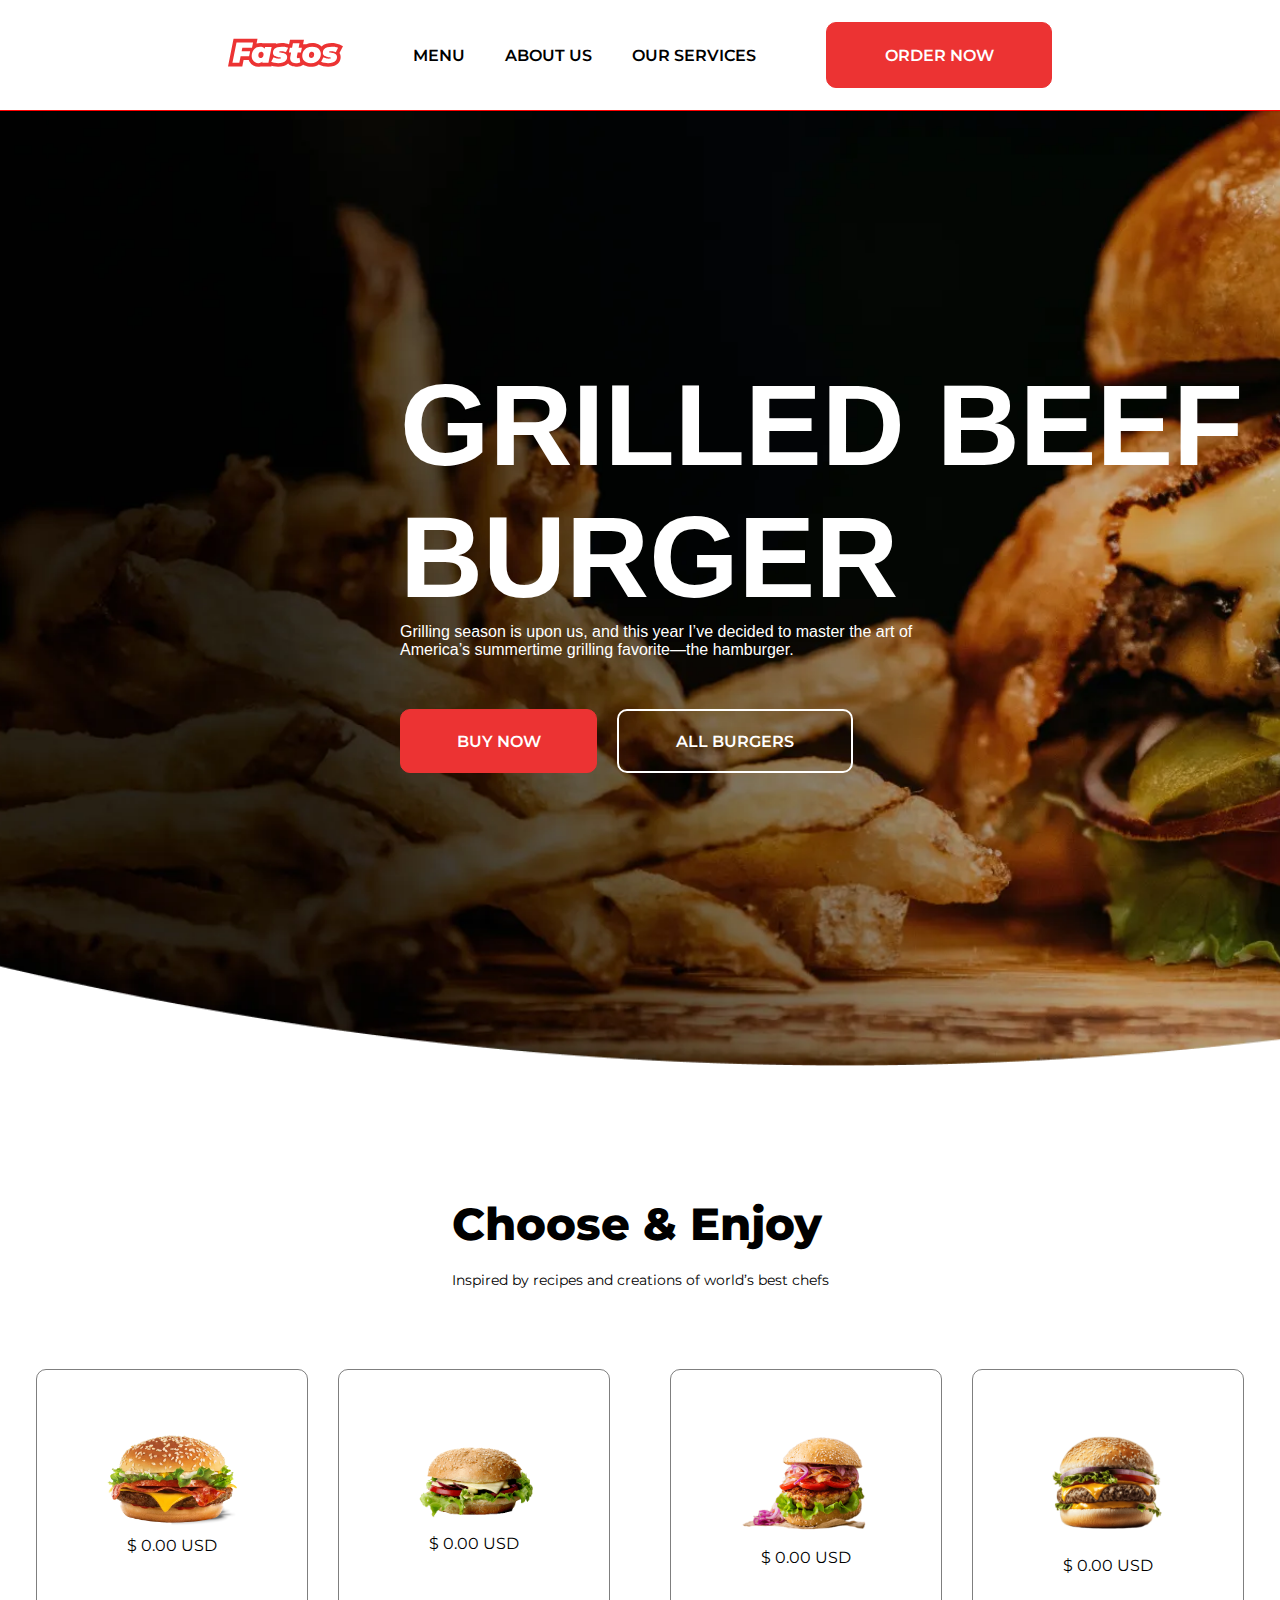
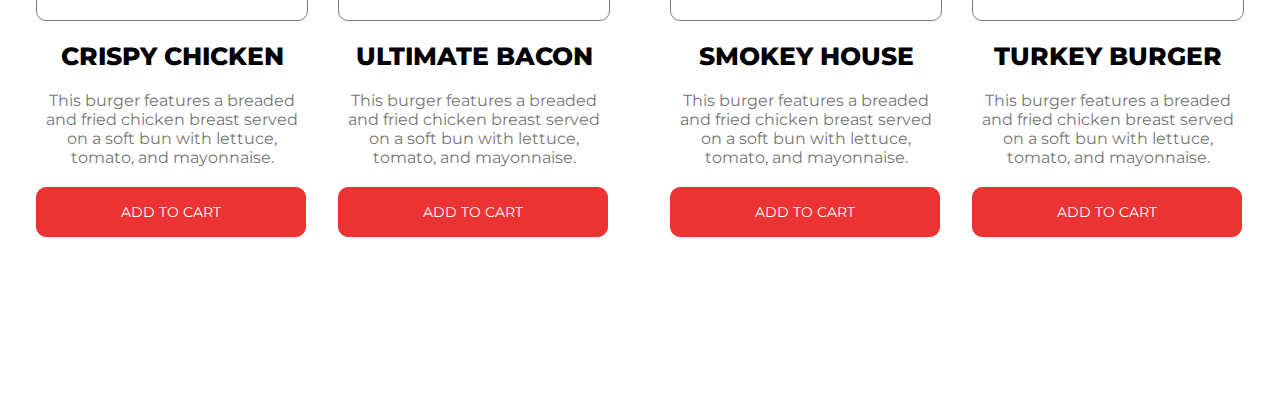
==== index.html @ 36ecff8f "03/06/2023 16h08" ====
<!DOCTYPE html>
<html lang="en">

<head>
    <meta charset="UTF-8">
    <meta name="viewport" content="width=device-width, initial-scale=1.0">
    <title>Fastos</title>
    <link rel="stylesheet" href="style.css">
    <link rel="shortcut icon" href="IMAGE/logo.svg" type="image/x-icon">
    <link rel="preconnect" href="https://fonts.googleapis.com">
    <link rel="preconnect" href="https://fonts.gstatic.com" crossorigin>
    <link
        href="https://fonts.googleapis.com/css2?family=Belleza&family=Montserrat:ital,wght@0,100..900;1,100..900&display=swap"
        rel="stylesheet">
</head>

<body>

    <section class="page">

        <section class="menu">

            <div class="logo">
                <img src="IMAGE/logo.svg" alt="">
            </div>

            <div class="links">
                <ul>
                    <li><a href="#">MENU</a></li>
                    <li><a href="#">ABOUT US</a></li>
                    <li><a href="#">OUR SERVICES</a></li>
                </ul>
            </div>

            <div class="btnORder">
                <button><a href="#">ORDER NOW</a></button>
            </div>

        </section>


        <section class="grillFree">
            <div class="text">
                <h1>GRILLED BEEF <br> BURGER</h1>

                <P>Grilling season is upon us, and this year I’ve decided to master the art of <br> America’s summertime
                    grilling favorite—the hamburger.</P>
            </div>

            <div class="allBtns">
                <div class="btnBuy"><button><a href="#">BUY NOW</a></button></div>
                <div class="btnAllBurguers"><button><a href="#">ALL BURGERS</a></button></div>
            </div>

        </section>

        <section class="ChosseEnjoy">

            <div class="textEnjoy">
                <span>Choose & Enjoy</span>
                <p>Inspired by recipes and creations of world’s best chefs
                </p>
            </div>

            <div class="allHamburguers">

                <div class="burguesType">

                    <div class="imgBurguer">
                        <img src="IMAGE/pics1.webp" alt="">
                        <span>$ 0.00 USD</span>

                    </div>

                    <div class="description">

                        <h1>CRISPY CHICKEN</h1>

                        <p>This burger features a breaded <br> and fried chicken breast served <br> on a soft bun with
                            lettuce, <br> tomato, and mayonnaise.</p>

                    </div>

                    <div class="btnShop">
                        <button><a href="#">ADD TO CART</a></button>
                    </div>

                </div>


                <div class="burguesType" style="margin: 0px 30px;" >

                    <div class="imgBurguer">
                        <img src="IMAGE/pics2.png" alt="">
                        <span>$ 0.00 USD</span>

                    </div>

                    <div class="description" sty >

                        <h1>ULTIMATE BACON</h1>

                        <p>This burger features a breaded <br> and fried chicken breast served <br> on a soft bun with
                            lettuce, <br> tomato, and mayonnaise.</p>

                    </div>

                    <div class="btnShop">
                        <button><a href="#">ADD TO CART</a></button>
                    </div>

                </div>


                <div class="burguesType" style="margin: 0px 30px;" >

                    <div class="imgBurguer">
                        <img src="IMAGE/pics3.png" alt="">
                        <span>$ 0.00 USD</span>

                    </div>

                    <div class="description">

                        <h1>SMOKEY HOUSE</h1>

                        <p>This burger features a breaded <br> and fried chicken breast served <br> on a soft bun with
                            lettuce, <br> tomato, and mayonnaise.</p>

                    </div>

                    <div class="btnShop">
                        <button><a href="#">ADD TO CART</a></button>
                    </div>

                </div>


                <div class="burguesType">

                    <div class="imgBurguer">
                        <img src="IMAGE/pics4.png" alt="">
                        <span>$ 0.00 USD</span>

                    </div>

                    <div class="description">

                        <h1>TURKEY BURGER</h1>

                        <p>This burger features a breaded <br> and fried chicken breast served <br> on a soft bun with
                            lettuce, <br> tomato, and mayonnaise.</p>

                    </div>

                    <div class="btnShop">
                        <button><a href="#">ADD TO CART</a></button>
                    </div>

                </div>

            </div>

        </section>

    </section>


</body>

</html>
---- style.css ----
* {
    margin: 0;
    padding: 0;
    font-family: "Montserrat", sans-serif;
}

.menu {
    width: 100%;
    height: 110px;
    background-color: white;
    border-bottom: 1px solid red;
    position: fixed;
    display: flex;
    align-items: center;
    justify-content: center;
}

.logo {
    margin-right: 50px;
}

.logo img {
    width: 115px;
}

.links ul,
li {
    display: flex;
}

.links li {
    padding: 20px;
}

.links a {
    font-size: 16px;
    color: black;
    font-family: "Montserrat", sans-serif;
    text-decoration: none;
    font-weight: 600;
    transition: 0.5s;
}

.links a:hover {
    color: #ec3333;
}

.btnORder {
    margin-left: 50px;
}

.btnORder button {
    width: 226px;
    height: 66px;
    background-color: #ec3333;
    border: 1px solid #ec3333;
    border-radius: 10px;
    transition: 0.8s;
}

.btnORder button:hover {
    background-color: black;
    border: 1px solid black;
}

.btnORder a {
    font-size: 16px;
    color: white;
    font-family: "Montserrat", sans-serif;
    text-decoration: none;
    font-weight: 600;
}

.grillFree {
    background-image: url('IMAGE/banner.webp');
    background-size: cover;
    width: 100%;
    height: 1000px;
    padding-top: 66px;
    background-repeat: no-repeat;
    background-position: center;
    display: flex;
    flex-direction: column;
    justify-content: center;
    align-items: flex-start;
    padding-left: 400px;


}

.text h1 {
    font-size: 115px;
    color: white;
    font-family: 'Monstserrrat', sans-serif;
    font-weight: 900;
}

.text p {
    font-size: 16px;
    color: white;
    font-family: 'Monstserrrat', sans-serif;
}

.allBtns {
    width: 990px;
    display: flex;
    align-items: center;
    justify-content: flex-start;
    margin-top: 50px;
}

.btnBuy {
    margin-right: 20px;
}

.btnBuy button {
    width: 197px;
    height: 64px;
    background-color: #ec3333;
    border: 1px solid #ec3333;
    border-radius: 10px;
    transition: 0.8s;
}

.btnBuy button:hover {
    background-color: black;
    border: 1px solid black;
}

.btnBuy a {
    font-size: 16px;
    font-weight: 600;
    color: white;
    text-decoration: none;
}

.btnAllBurguers button {
    width: 236px;
    height: 64px;
    border: 2px solid white;
    border-radius: 10px;
    background-color: rgb(255, 0, 0, 0.0);
    transition: 0.8s;
}

.btnAllBurguers button:hover {
    background-color: #ec3333;
    border: 1px solid #ec3333;
}

.btnAllBurguers a {
    font-size: 16px;
    font-weight: 600;
    color: white;
    text-decoration: none;
}

.ChosseEnjoy {
    width: 100%;
    height: 800px;
    padding-top: 130px;
    display: flex;
    align-items: center;

    flex-direction: column;
}


.textEnjoy span {
    font-size: 45px;
    color: black;
    font-weight: 800;

}

.textEnjoy p {
    font-size: 14px;
    color: black;
    margin-top: 20px;
}

.burguesType {
    padding-top: 60px;
    transition: 0.9s;

}

.imgBurguer {
    display: flex;
    align-items: center;
    justify-content: center;
    flex-direction: column;
    width: 270px;
    height: 250px;
    border:  1px solid rgb(0, 0, 0, 0.5);
    border-radius: 10px;
    margin-top: 20px;
    margin-bottom: 20px;
}

.imgBurguer img {
    width: 130px;
margin-bottom: 10px;
}

.description h1 {
    font-size: 25px;
    color: black;
    font-weight: 800;
    margin-bottom: 20px;
}

.description p {
    font-size: 16px;
    color: #767676;
    text-align: center;
}

.description {
    display: flex;
    align-items: center;
    justify-content: center;
    flex-direction: column;
    margin-bottom: 20px;
}

.btnShop button {
    width: 270px;
    height: 50px;
    background-color: #ec3333;
    border: 1px solid #ec3333;
    border-radius: 10px;
}

.btnShop a {
    font-size: 14px;
    color: white;
    text-decoration: none;

}

.allHamburguers {
    display: flex;
}
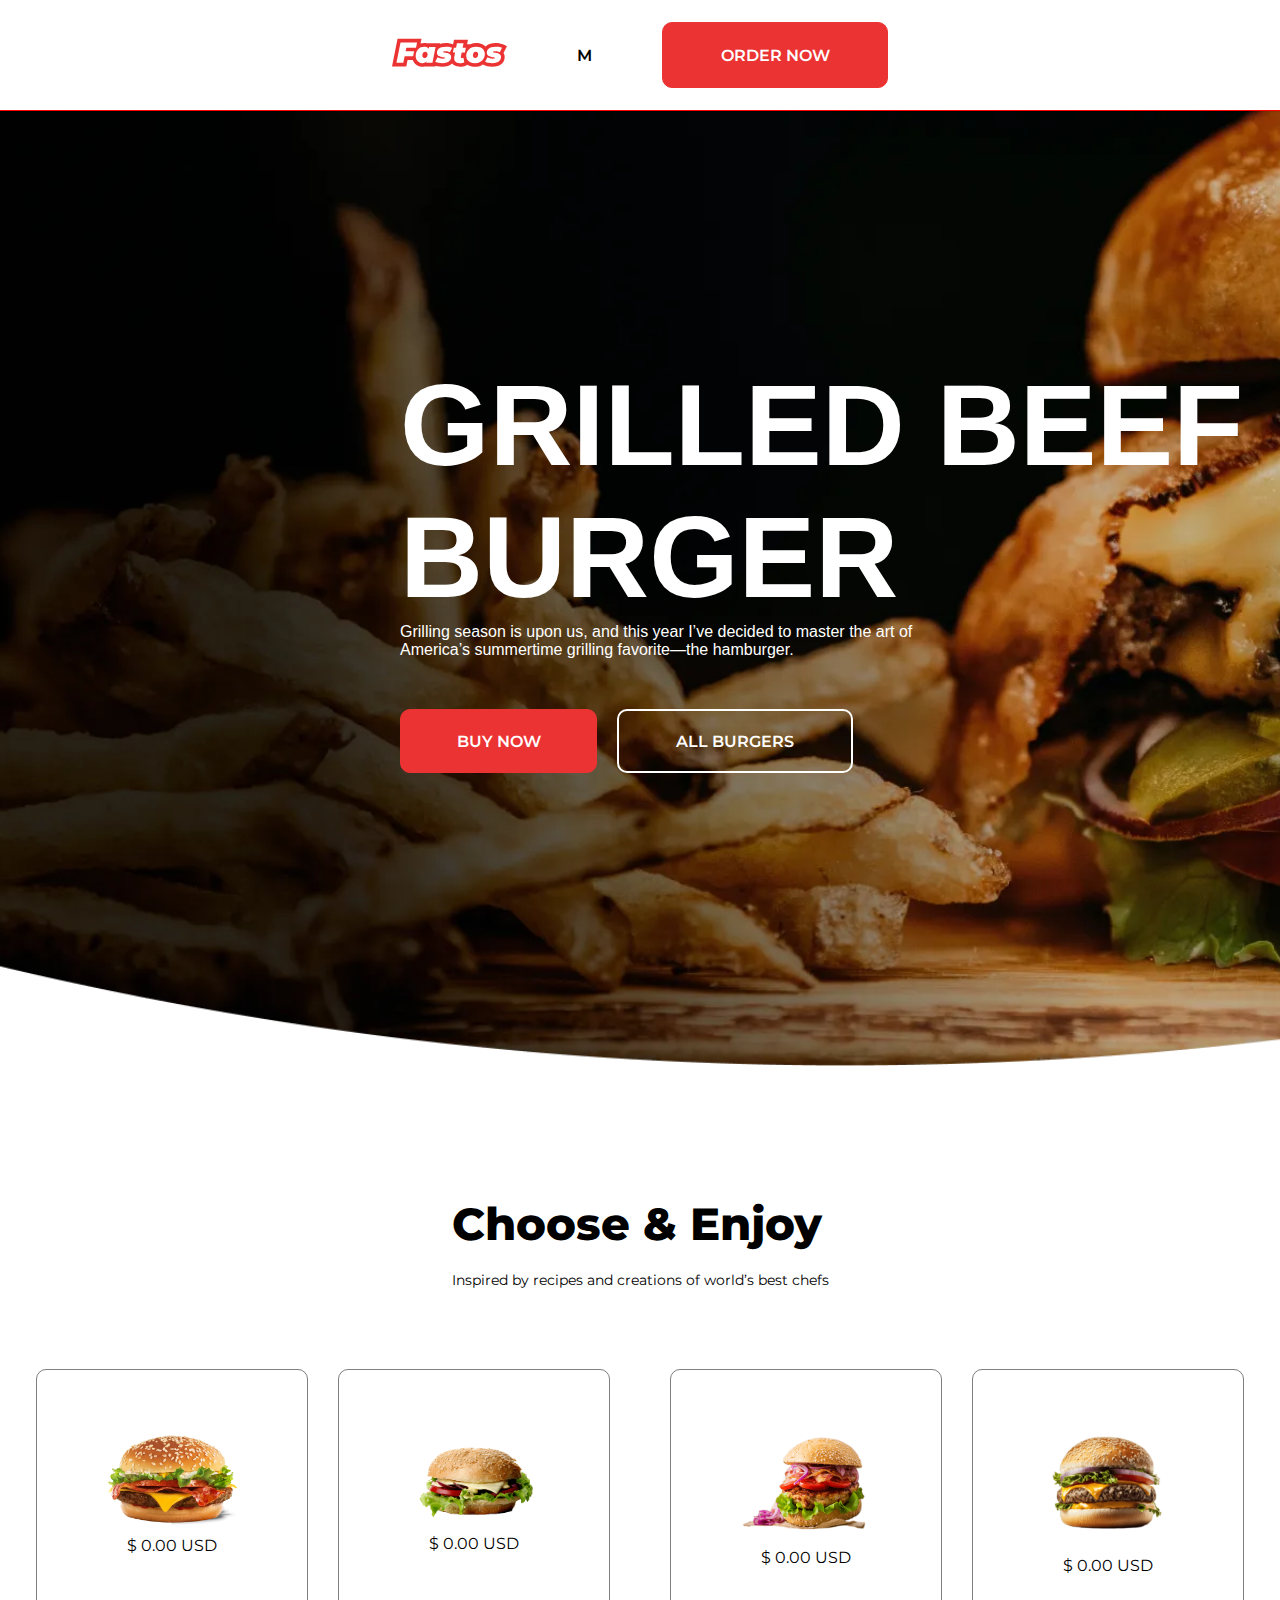
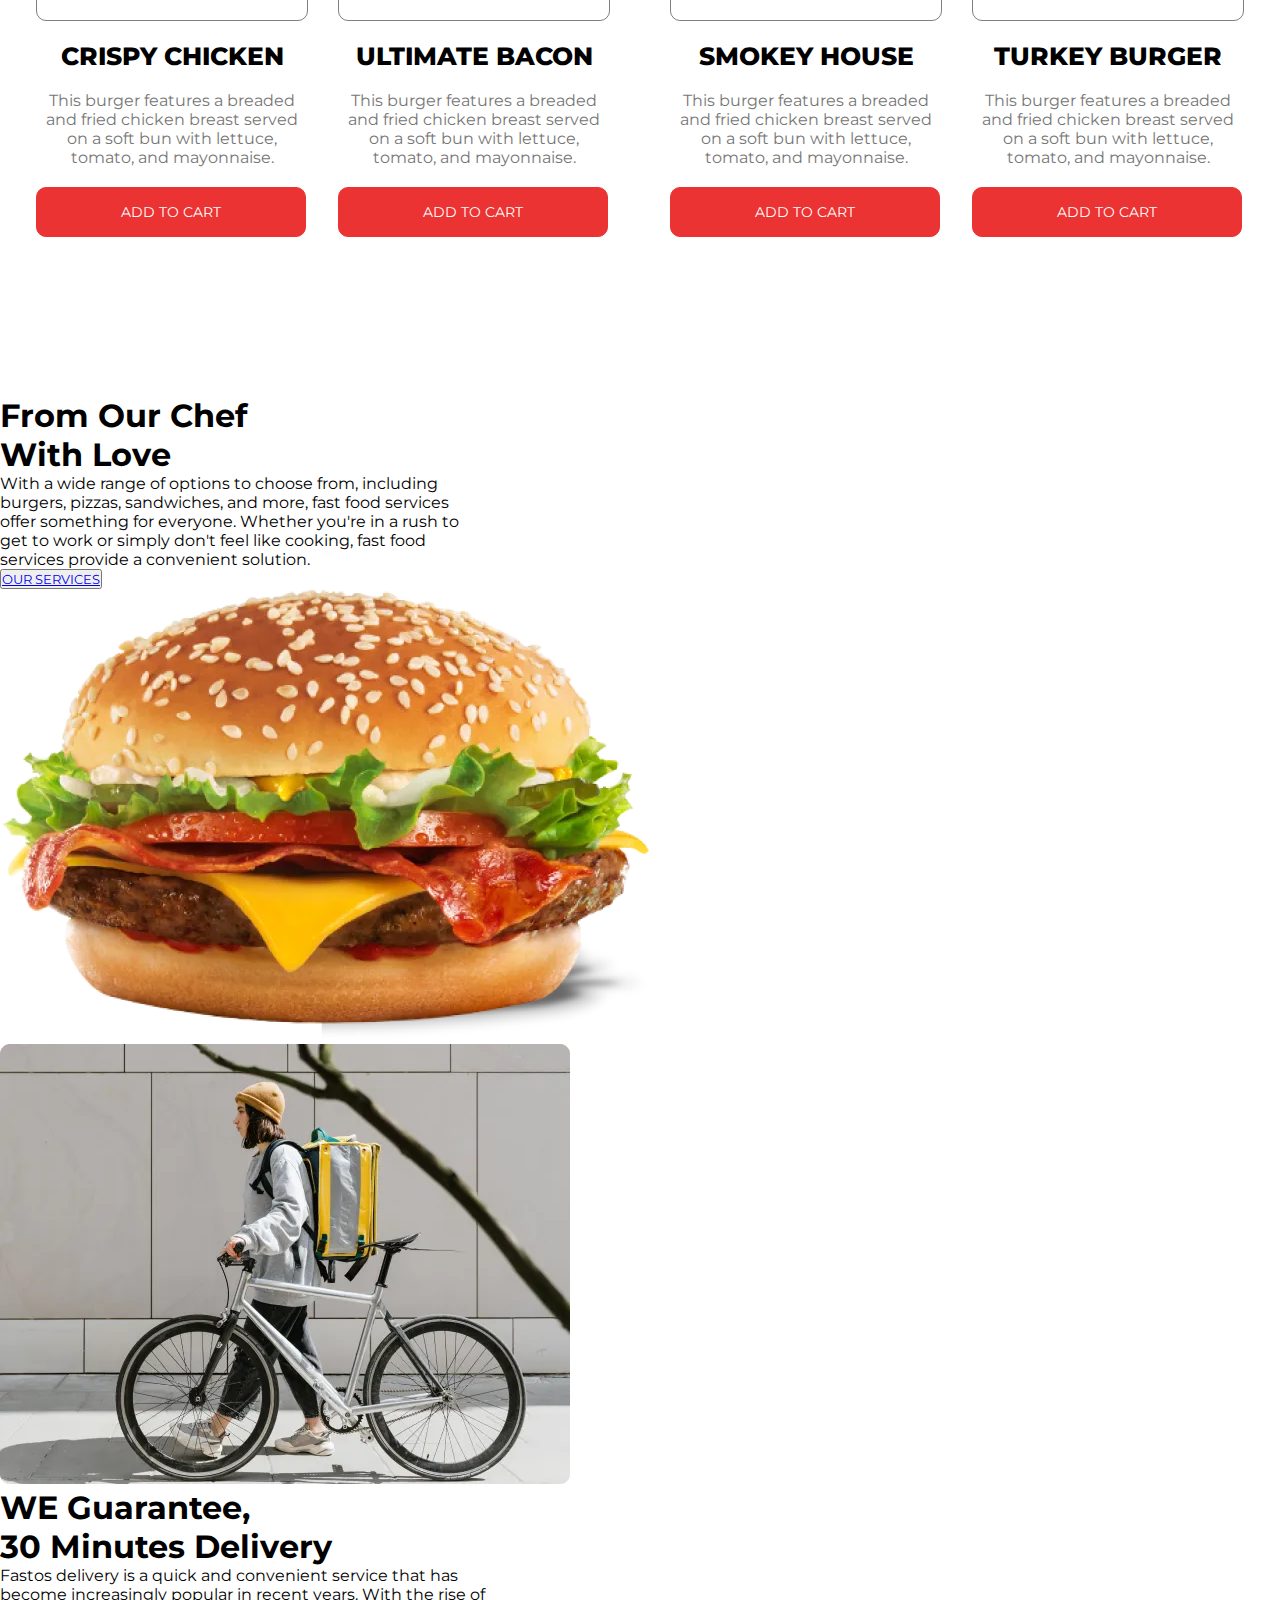
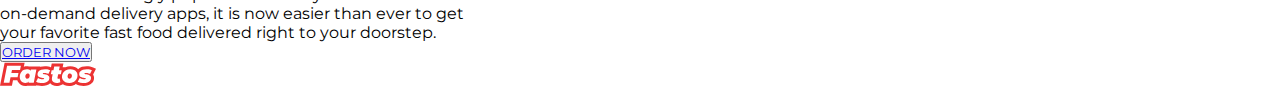
==== commit 4021b4e4: "teste!" ====
--- a/index.html
+++ b/index.html
@@ -12,6 +12,9 @@
     <link
         href="https://fonts.googleapis.com/css2?family=Belleza&family=Montserrat:ital,wght@0,100..900;1,100..900&display=swap"
         rel="stylesheet">
+    <link rel="stylesheet" href="https://cdnjs.cloudflare.com/ajax/libs/font-awesome/6.5.2/css/all.min.css"
+        integrity="sha512-SnH5WK+bZxgPHs44uWIX+LLJAJ9/2PkPKZ5QiAj6Ta86w+fsb2TkcmfRyVX3pBnMFcV7oQPJkl9QevSCWr3W6A=="
+        crossorigin="anonymous" referrerpolicy="no-referrer" />
 </head>
 
 <body>
@@ -20,20 +23,18 @@
 
         <section class="menu">
 
-            <div class="logo">
-                <img src="IMAGE/logo.svg" alt="">
+            <div class="logo"><a href="index.html">
+                <img src="IMAGE/logo.svg" alt=""></a>
             </div>
 
             <div class="links">
                 <ul>
-                    <li><a href="#">MENU</a></li>
-                    <li><a href="#">ABOUT US</a></li>
-                    <li><a href="#">OUR SERVICES</a></li>
+                    <li><a href="MENU/index.html">M</a></li>
                 </ul>
             </div>
 
             <div class="btnORder">
-                <button><a href="#">ORDER NOW</a></button>
+                <button><a href="MENU/index.html">ORDER NOW</a></button>
             </div>
 
         </section>
@@ -88,7 +89,7 @@
                 </div>
 
 
-                <div class="burguesType" style="margin: 0px 30px;" >
+                <div class="burguesType" style="margin: 0px 30px;">
 
                     <div class="imgBurguer">
                         <img src="IMAGE/pics2.png" alt="">
@@ -96,7 +97,7 @@
 
                     </div>
 
-                    <div class="description" sty >
+                    <div class="description" sty>
 
                         <h1>ULTIMATE BACON</h1>
 
@@ -112,7 +113,7 @@
                 </div>
 
 
-                <div class="burguesType" style="margin: 0px 30px;" >
+                <div class="burguesType" style="margin: 0px 30px;">
 
                     <div class="imgBurguer">
                         <img src="IMAGE/pics3.png" alt="">
@@ -163,6 +164,72 @@
 
         </section>
 
+        <section class="fromChef">
+
+            <div class="fromChefText">
+
+                <div class="left">
+                    <h1>From Our Chef <br> With Love</h1>
+
+                    <p>With a wide range of options to choose from, including <br>
+                        burgers, pizzas, sandwiches, and more, fast food services <br>
+                        offer something for everyone. Whether you're in a rush to <br>
+                        get to work or simply don't feel like cooking, fast food <br>
+                        services provide a convenient solution.</p>
+
+                    <div class="btnChefLove">
+                        <button><a href="#">OUR SERVICES</a></button>
+                    </div>
+                </div>
+            </div>
+            <div class="fromChefImg">
+                <img src="IMAGE/BURGERbanner.webp" alt="">
+            </div>
+
+        </section>
+
+        <section class="delivery">
+            <div class="deliveryLeft">
+                <img src="IMAGE/deliveryIMg.webp" alt="">
+            </div>
+            <div class="deliveryRigth">
+                <div class="marginDelivery">
+                    <h1>WE Guarantee, <br> 30 Minutes Delivery</h1>
+
+                    <p>Fastos delivery is a quick and convenient service that has <br>
+                        become increasingly popular in recent years. With the rise of <br>
+                        on-demand delivery apps, it is now easier than ever to get <br>
+                        your favorite fast food delivered right to your doorstep.</p>
+
+                    <div class="btnDelivery">
+                        <button><a href="#">ORDER NOW</a></button>
+                    </div>
+                </div>
+            </div>
+        </section>
+
+        <footer>
+
+            <div class="footerDelivery">
+
+                <div class="logoEicons">
+
+                    <img src="IMAGE/logo.svg" alt="">
+
+                    <div class="icons">
+                        <i class="fa-brands fa-facebook fa-xs" style="color: #ff7b00;"></i>
+                        <i class="fa-brands fa-instagram fa-xs" style="color: #ff7b00;"></i>
+                        <i class="fa-brands fa-twitter fa-xs" style="color: #ff7b00;"></i>
+                    </div>
+
+                </div>
+
+
+
+            </div>
+
+        </footer>
+
     </section>
 
 
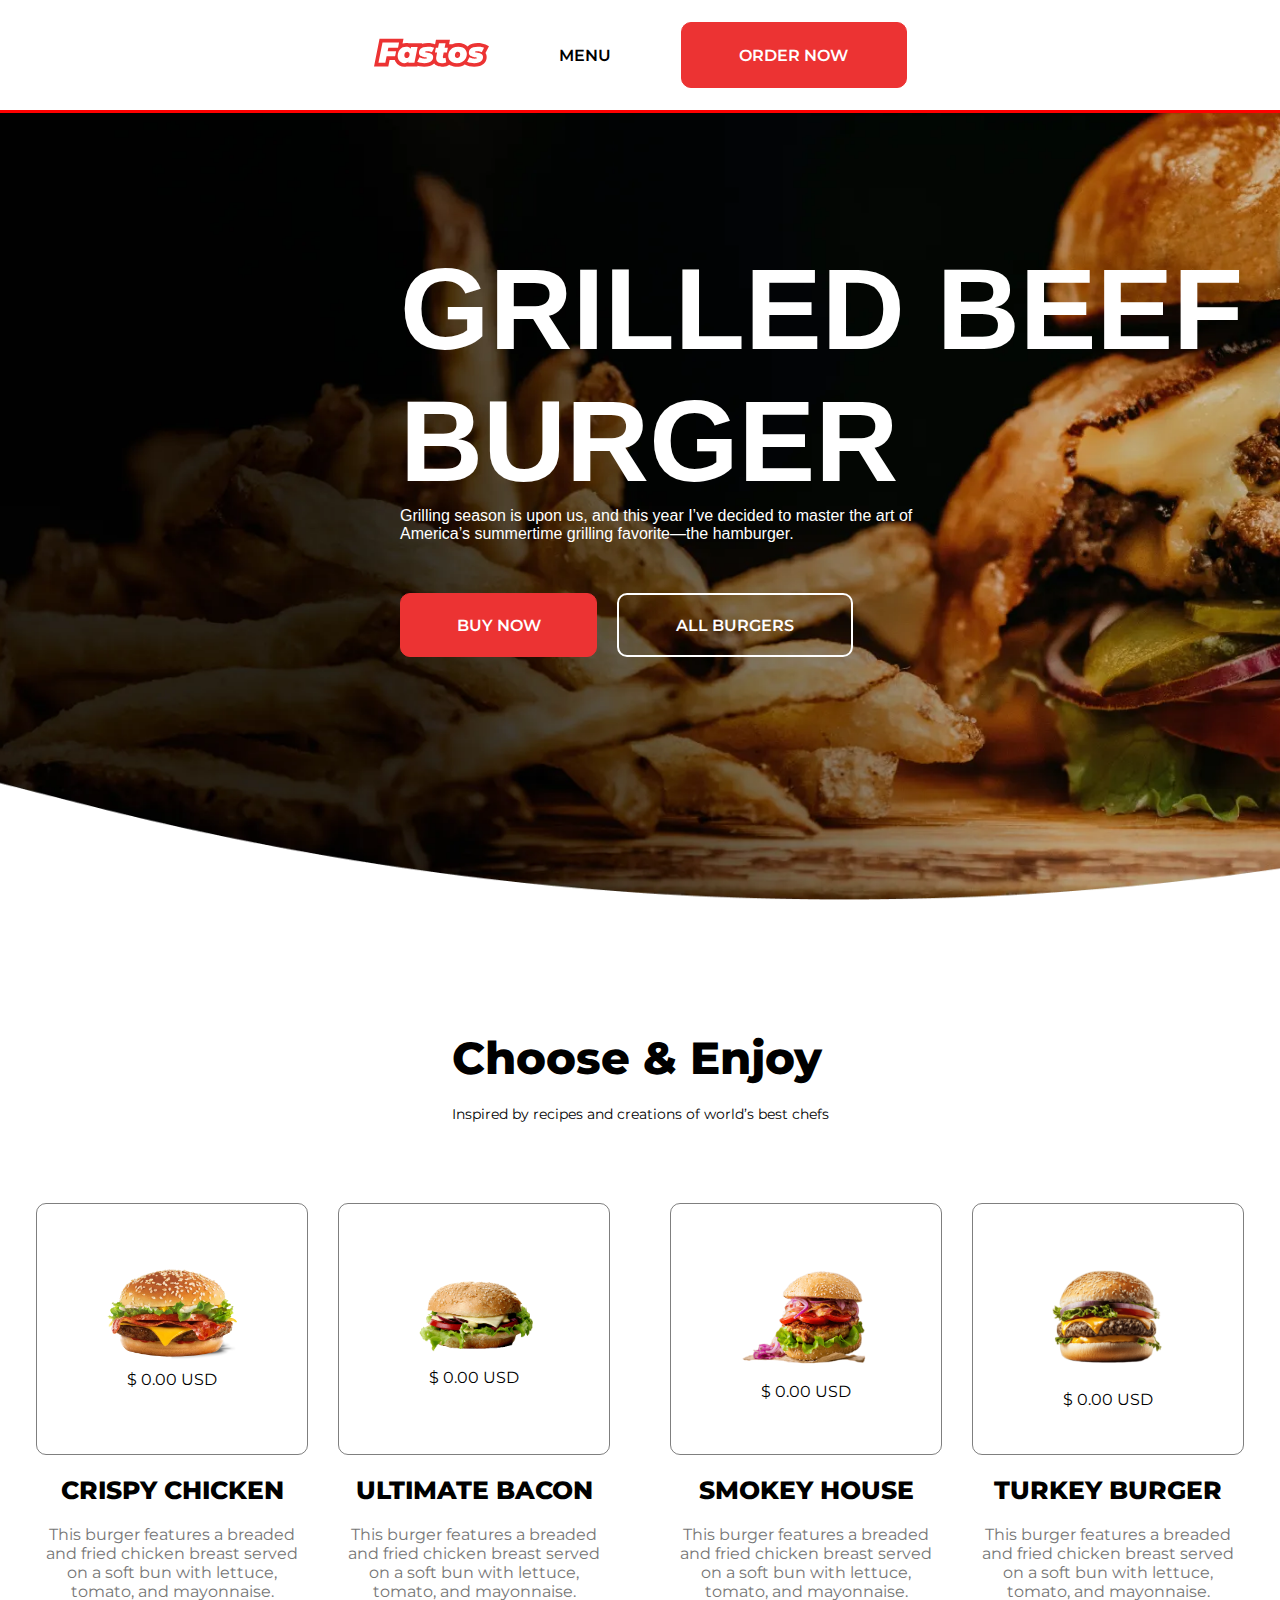
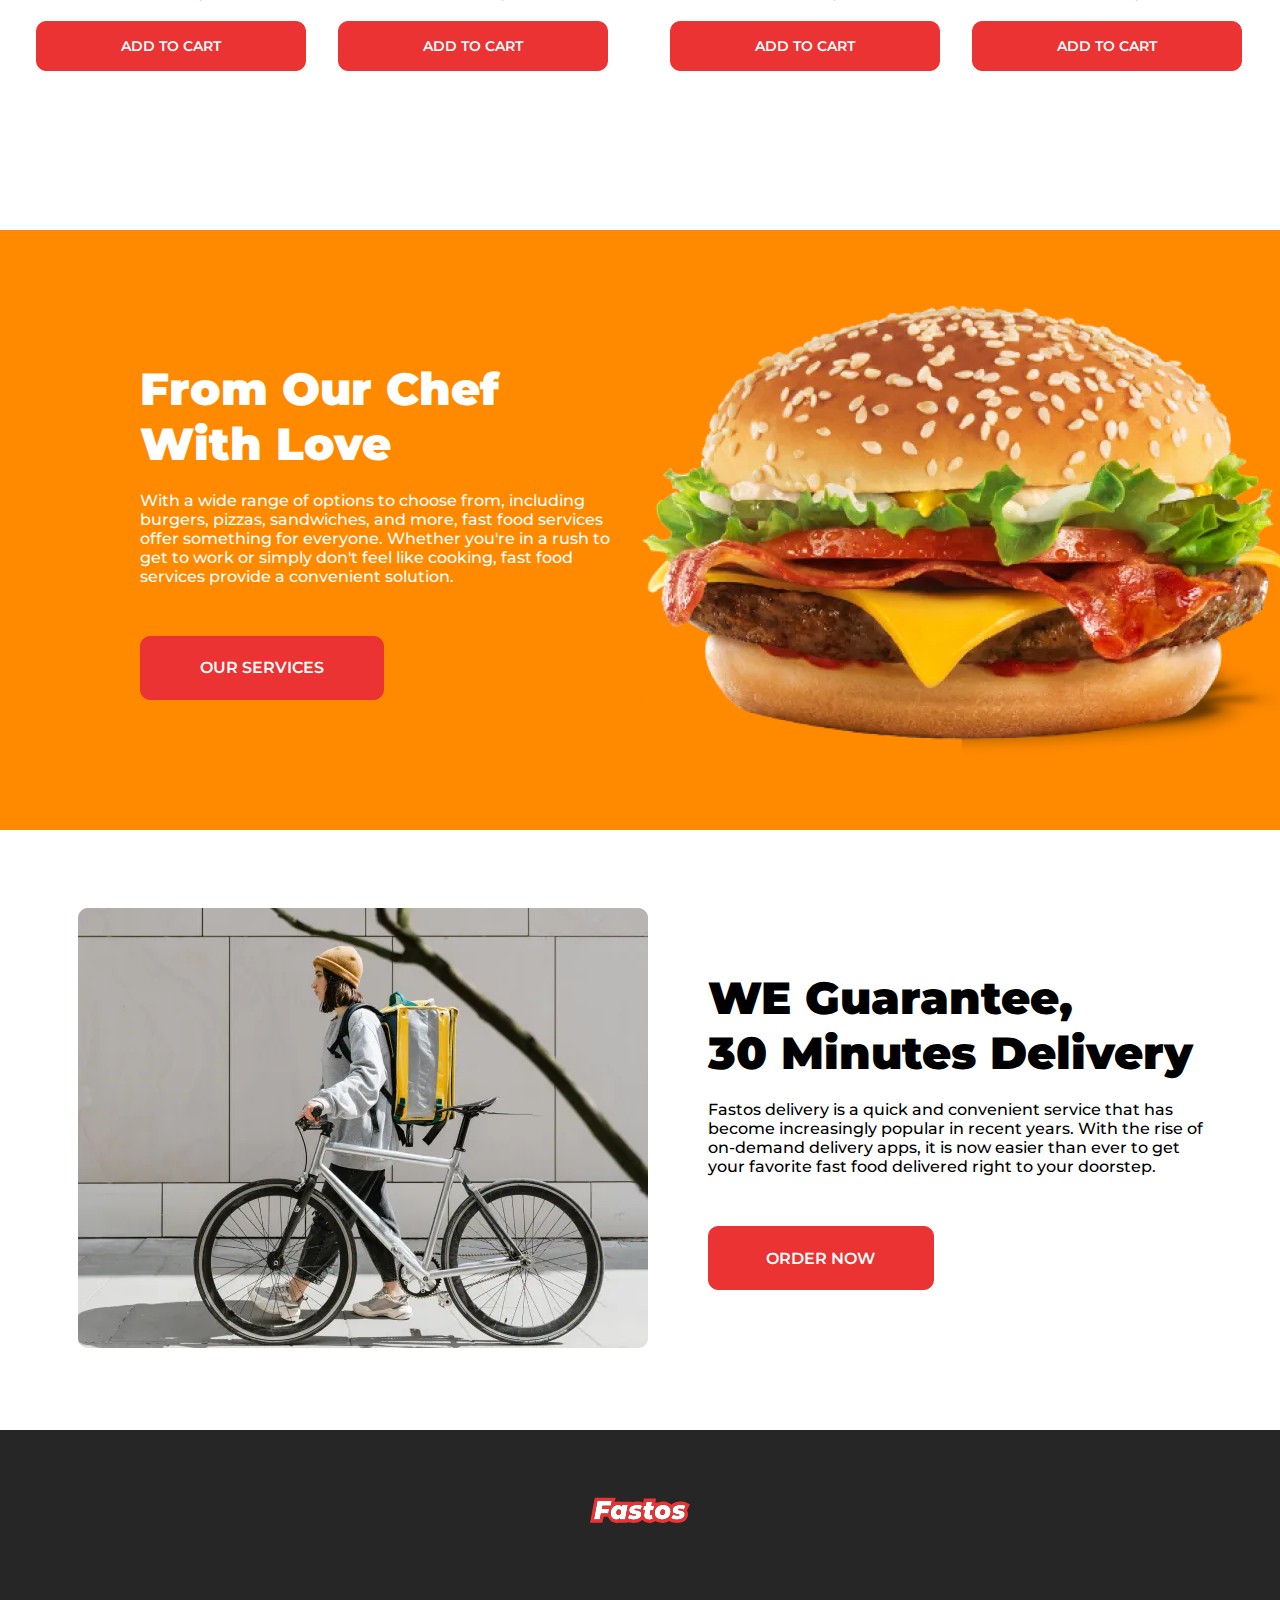
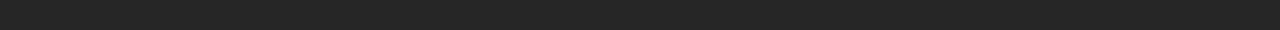
==== commit 924a0ed1: "02/07/2024 16h25" ====
--- a/index.html
+++ b/index.html
@@ -29,7 +29,7 @@
 
             <div class="links">
                 <ul>
-                    <li><a href="MENU/index.html">M</a></li>
+                    <li><a href="MENU/index.html">MENU</a></li>
                 </ul>
             </div>
 
--- a/style.css
+++ b/style.css
@@ -8,7 +8,7 @@
     width: 100%;
     height: 110px;
     background-color: white;
-    border-bottom: 1px solid red;
+    border-bottom: 3px solid red;
     position: fixed;
     display: flex;
     align-items: center;
@@ -56,6 +56,7 @@
     border: 1px solid #ec3333;
     border-radius: 10px;
     transition: 0.8s;
+    cursor: pointer;
 }
 
 .btnORder button:hover {
@@ -73,20 +74,18 @@
 
 .grillFree {
     background-image: url('IMAGE/banner.webp');
-    background-size: cover;
-    width: 100%;
-    height: 1000px;
-    padding-top: 66px;
-    background-repeat: no-repeat;
-    background-position: center;
+    background-size: cover; /* Ajusta a imagem para cobrir toda a área */
+    background-position: center; /* Centraliza a imagem na tela */
+    width: 100%;
+    height: 100vh; /* 100% da altura da viewport */
     display: flex;
     flex-direction: column;
     justify-content: center;
     align-items: flex-start;
     padding-left: 400px;
-
-
-}
+    overflow-x: hidden; /* Esconde a barra de rolagem horizontal */
+}
+
 
 .text h1 {
     font-size: 115px;
@@ -120,6 +119,7 @@
     border: 1px solid #ec3333;
     border-radius: 10px;
     transition: 0.8s;
+    cursor: pointer;
 }
 
 .btnBuy button:hover {
@@ -141,6 +141,7 @@
     border-radius: 10px;
     background-color: rgb(255, 0, 0, 0.0);
     transition: 0.8s;
+    cursor: pointer;
 }
 
 .btnAllBurguers button:hover {
@@ -192,7 +193,7 @@
     flex-direction: column;
     width: 270px;
     height: 250px;
-    border:  1px solid rgb(0, 0, 0, 0.5);
+    border: 1px solid rgb(0, 0, 0, 0.5);
     border-radius: 10px;
     margin-top: 20px;
     margin-bottom: 20px;
@@ -200,7 +201,7 @@
 
 .imgBurguer img {
     width: 130px;
-margin-bottom: 10px;
+    margin-bottom: 10px;
 }
 
 .description h1 {
@@ -230,15 +231,170 @@
     background-color: #ec3333;
     border: 1px solid #ec3333;
     border-radius: 10px;
+    cursor: pointer;
+    transition: 0.8s;
 }
 
 .btnShop a {
     font-size: 14px;
     color: white;
     text-decoration: none;
-
+    font-weight: 600;
+
+}
+
+.btnShop button:hover {
+    background-color: #000000;
+    border: none;
 }
 
 .allHamburguers {
     display: flex;
-}+}
+
+.fromChef {
+    width: 100%;
+    height: 600px;
+    background-color: #FF8A00;
+    display: flex;
+}
+
+.fromChefText {
+    width: 50%;
+    height: 100%;
+    display: flex;
+    align-items: flex-end;
+    justify-content: center;
+    flex-direction: column;
+}
+
+.fromChefText h1 {
+    font-size: 45px;
+    color: white;
+    font-weight: 900;
+    margin-bottom: 20px;
+}
+
+.fromChefText p {
+    font-size: 16px;
+    color: white;
+    font-weight: 500;
+    margin-bottom: 50px;
+}
+
+.btnChefLove button {
+    width: 244px;
+    height: 64px;
+    background-color: #ec3333;
+    border: 1px solid #ec3333;
+    border-radius: 10px;
+    cursor: pointer;
+    transition: 0.8s;
+}
+
+.btnChefLove button:hover {
+    background-color: #000000;
+    border: 1px solid black;
+}
+
+.btnChefLove a {
+    font-size: 16px;
+    color: white;
+    font-weight: 600;
+    text-decoration: none;
+}
+
+.fromChefImg {
+    width: 50%;
+    height: 100%;
+    display: flex;
+    align-items: center;
+    justify-content: flex-start;
+}
+
+.left {
+    margin-right: 30px;
+}
+
+.delivery {
+    width: 100%;
+    height: 600px;
+    display: flex;
+    align-items: center;
+    justify-content: center;
+}
+
+.deliveryRigth h1 {
+    font-size: 45px;
+    color: black;
+    font-weight: 900;
+    margin-bottom: 20px;
+}
+
+.deliveryRigth p {
+    font-size: 16px;
+    color: black;
+    font-weight: 500;
+    margin-bottom: 50px;
+}
+
+.btnDelivery button {
+    width: 226px;
+    height: 64px;
+    background-color: #ec3333;
+    border: 1px solid #ec3333;
+    border-radius: 10px;
+    cursor: pointer;
+    transition: 0.8s;
+}
+
+.btnDelivery button:hover {
+    border: 1px solid black;
+    background-color: black;
+}
+
+.btnDelivery a {
+    font-size: 16px;
+    color: white;
+    font-weight: 600;
+    text-decoration: none;
+}
+
+.marginDelivery {
+    margin-left: 30px;
+}
+
+.deliveryLeft img {
+    margin-right: 30px;
+}
+
+footer{
+    width: 100%;
+    height: 200px;
+    background-color: #262626;
+}
+
+.footerDelivery {
+    width: 100%;
+    height: 100%;
+    display: flex;
+    align-items: center;
+    justify-content: center;
+}
+
+.logoEicons {
+    display: flex;
+    flex-direction: column;
+    justify-content: center;
+    align-items: center;
+}
+
+.logoEicons img {
+    width: 100px;
+    margin-bottom: 20px;
+}
+
+.icons i {
+    cursor: pointer;
+    margin: 5px;
+}
